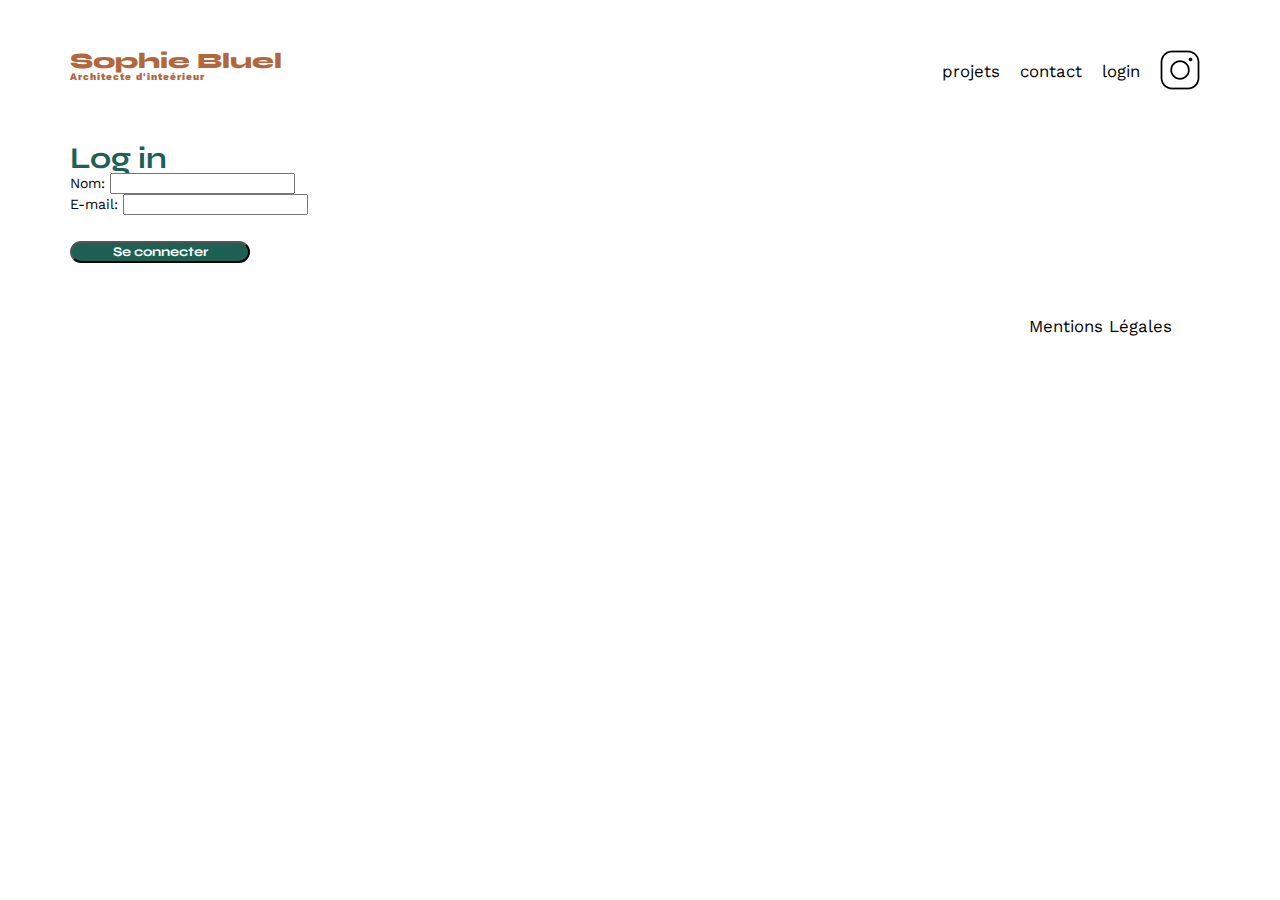
==== FrontEnd/login.html @ 00a8e99f "lien page login.css" ====
<!DOCTYPE html>
<html lang="fr">
<head>
	<meta charset="UTF-8">
	<title>Sophie Bluel - Architecte d'intérieur</title>
	<meta name="viewport" content="width=device-width, initial-scale=1.0">
	<link rel="preconnect" href="https://fonts.googleapis.com">
	<link rel="preconnect" href="https://fonts.gstatic.com" crossorigin>
	<link href="https://fonts.googleapis.com/css2?family=Syne:wght@700;800&family=Work+Sans&display=swap" rel="stylesheet">
	<meta name="description" content="">
	<link rel="stylesheet" href="./assets/style.css">
    <link rel="stylesheet" href="./assets/login.css">
</head>
<body>
    <header>       
        <h1>Sophie Bluel <span>Architecte d'inteérieur</span></h1>
        <nav>
            <ul>
                <li>projets</li>
                <li>contact</li>
                <li>login</li>
                <li><img src="./assets/icons/instagram.png" alt="Instagram"></li>
            </ul>
        </nav>
    </header>
    <main> 
        <h2>Log in</h2>
        <form action="">
            <div>
                <label for="name">Nom:</label>
                <input type="text" id="name" name="user_name" />
            </div>
            <div>
                <label for="mail">E-mail:</label>
                <input type="email" id="mail" name="user_mail" />
            </div>
            <div>
                <input type="submit" value="Se connecter" /> 
            </div> 
        </form>
    </main>
    <footer>
        <nav>
            <ul>
                <li>Mentions Légales</li>
            </ul>
        </nav>
    </footer>
</body>
</html>
---- FrontEnd/assets/style.css ----
/* http://meyerweb.com/eric/tools/css/reset/
   v2.0 | 20110126
   License: none (public domain)
*/

html, body, div, span, applet, object, iframe,
h1, h2, h3, h4, h5, h6, p, blockquote, pre,
a, abbr, acronym, address, big, cite, code,
del, dfn, em, img, ins, kbd, q, s, samp,
small, strike, strong, sub, sup, tt, var,
b, u, i, center,
dl, dt, dd, ol, ul, li,
fieldset, form, label, legend,
table, caption, tbody, tfoot, thead, tr, th, td,
article, aside, canvas, details, embed,
figure, figcaption, footer, header, hgroup,
menu, nav, output, ruby, section, summary,
time, mark, audio, video {
	margin: 0;
	padding: 0;
	border: 0;
	font-size: 100%;
	font: inherit;
	vertical-align: baseline;
}
/* HTML5 display-role reset for older browsers */
article, aside, details, figcaption, figure,
footer, header, hgroup, menu, nav, section {
	display: block;
}
body {
	line-height: 1;
}
ol, ul {
	list-style: none;
}
blockquote, q {
	quotes: none;
}
blockquote:before, blockquote:after,
q:before, q:after {
	content: '';
	content: none;
}
table {
	border-collapse: collapse;
	border-spacing: 0;
}
/** end reset css**/
body {
	max-width: 1140px;
	margin:auto;
	font-family: 'Work Sans' ;
	font-size: 14px;
}
header {
	display: flex;
	justify-content: space-between;
	margin: 50px 0
}
section {
	margin: 50px 0
}

h1{
	display: flex;
	flex-direction: column;
	font-family: 'Syne';
	font-size: 22px;
	font-weight: 800;
	color: #B1663C
}

h1 > span {
	font-family: 'Work Sans';
	font-size:10px;
	letter-spacing: 0.1em;
;
}

h2{
	font-family: 'Syne';
	font-weight: 700;
	font-size: 30px;
	color: #1D6154
}
nav ul {
	display: flex;
	align-items: center;
	list-style-type: none;

}
nav li {
	padding: 0 10px;
	font-size: 1.2em;
}

li:hover {
	color: #B1663C;
}
#introduction {
	display: flex;
	align-items: center;
}
#introduction figure {
	flex: 1
}
#introduction img {
	display: block;
	margin: auto;
	width: 80%;
}

#introduction article {
	flex: 1
}
#introduction h2 {
	margin-bottom: 1em;
}

#introduction p {
	margin-bottom: 0.5em;
}
#portfolio h2 {
	text-align: center;
	margin-bottom: 1em;
}
.gallery {
	width: 100%;
	display: grid;
	grid-template-columns: 1fr 1fr 1fr;
	grid-column-gap: 20px;
	grid-row-gap: 20px;
}

.gallery img {
	width: 100%;

}
#contact {
	width: 50%;
margin: auto;
}
#contact > * {
	text-align: center;

}
#contact h2{
	margin-bottom: 20px;
}
#contact form {
	text-align: left;
	margin-top:30px;
	display: flex;
	flex-direction: column;
}

#contact input {
	height: 50px;
	font-size: 1.2em;
	border: none;
	box-shadow: 0px 4px 14px rgba(0, 0, 0, 0.09);
}
#contact label {
	margin: 2em 0 1em 0;
}
#contact textarea {
	border: none;
	box-shadow: 0px 4px 14px rgba(0, 0, 0, 0.09);
}

input[type="submit"]{
	font-family: 'Syne';
	font-weight: 700;
	color: white;
	background-color: #1D6154;
	margin : 2em auto ;
	width: 180px;
	text-align: center;
	border-radius: 60px ;
}

footer nav ul {
	display: flex;
	justify-content: flex-end;
	margin: 2em
}
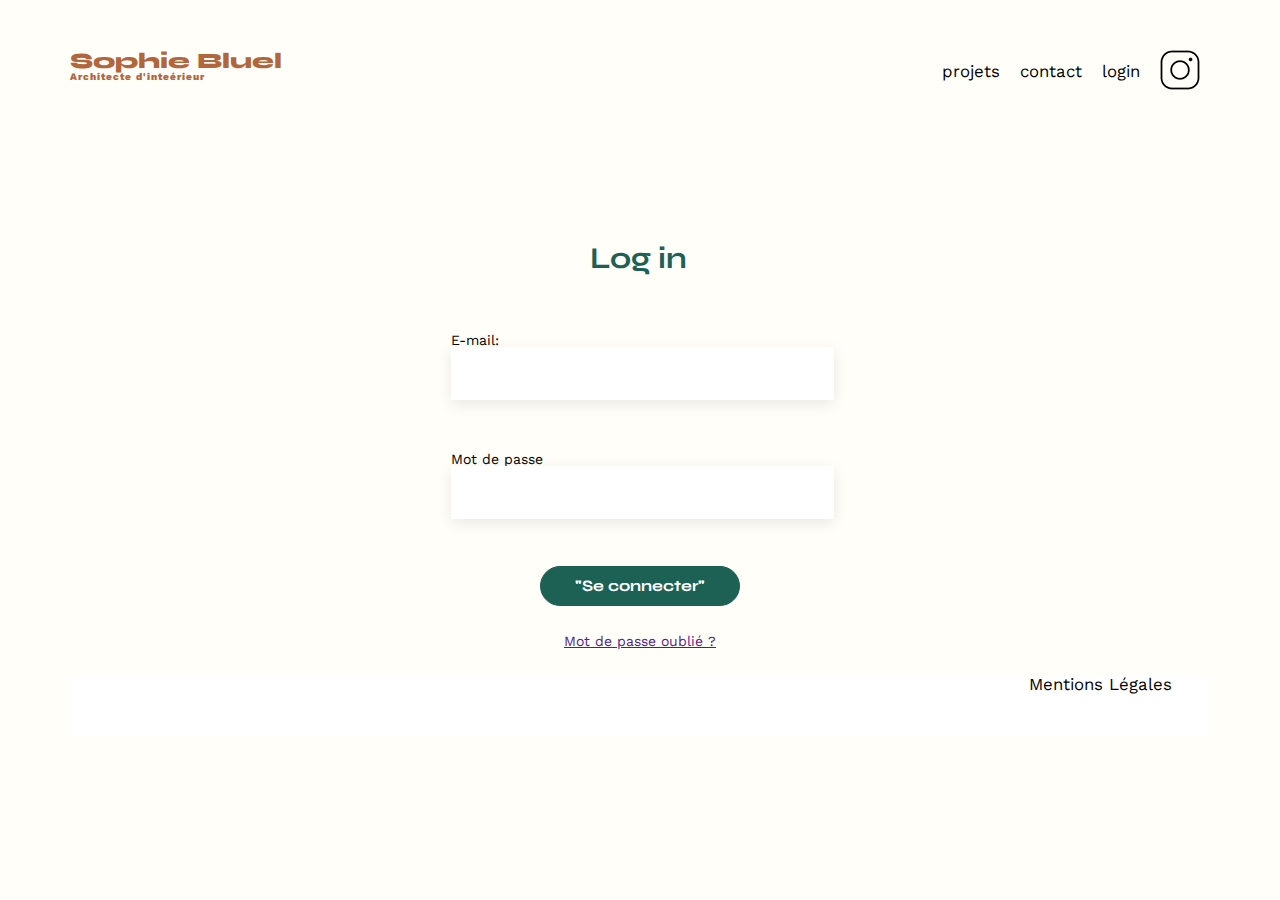
==== commit eebd0436: "style login" ====
--- a/FrontEnd/login.html
+++ b/FrontEnd/login.html
@@ -27,16 +27,17 @@
         <h2>Log in</h2>
         <form action="">
             <div>
-                <label for="name">Nom:</label>
-                <input type="text" id="name" name="user_name" />
-            </div>
-            <div>
                 <label for="mail">E-mail:</label>
                 <input type="email" id="mail" name="user_mail" />
             </div>
             <div>
-                <input type="submit" value="Se connecter" /> 
+                <label for="password">Mot de passe</label>
+			    <input type="password" id="password">
+            </div>
+            <div class="connect">
+                <button>"Se connecter" </button> 
             </div> 
+            <a href="">Mot de passe oublié ?</a>     
         </form>
     </main>
     <footer>
--- a/FrontEnd/assets/style.css
+++ b/FrontEnd/assets/style.css
@@ -52,6 +52,7 @@
 	margin:auto;
 	font-family: 'Work Sans' ;
 	font-size: 14px;
+	background: #FFFEF8;
 }
 header {
 	display: flex;
@@ -125,6 +126,35 @@
 	text-align: center;
 	margin-bottom: 1em;
 }
+/**filtres***/
+.filters{
+	display: flex;
+	justify-content: center;
+	gap: 10px;
+}
+
+button{
+	font-family: 'Syne';
+	font-weight: 700;
+	background-color: white;
+	color: #1D6154;
+	border: 1px solid #1D6154;
+	font-size: 16px;
+	height: 38px;
+	margin: 10px;
+	padding: 5px 10px;
+	min-width:100px;
+	text-align: center;
+	border-radius: 60px ;
+}
+
+button:hover , button:active{
+	background-color: #1D6154;
+	color: white;
+	cursor: pointer;
+}
+
+
 .gallery {
 	width: 100%;
 	display: grid;
@@ -179,10 +209,15 @@
 	text-align: center;
 	border-radius: 60px ;
 }
-
+footer{
+	background: #FFF;
+	height: 60px;
+	margin: 0px§!important;
+	
+}
 footer nav ul {
 	display: flex;
 	justify-content: flex-end;
-	margin: 2em
-}
-
+	margin: 2em;
+}
+
--- a/FrontEnd/assets/login.css
+++ b/FrontEnd/assets/login.css
@@ -0,0 +1,38 @@
+
+h2{
+    width: 100px;
+    margin: auto;
+    margin-top: 150px;
+    margin-bottom: 60px;
+}
+form , input{
+    width: 379px;
+    margin: auto;
+}
+input{ 
+    box-shadow: 0px 4px 14px 0px rgba(0, 0, 0, 0.09);
+    border: none;
+    height: 51px;
+}
+#mail{
+    margin-bottom: 52px;  
+}
+#password{
+    margin-bottom: 37px;
+}
+.connect{
+    display: flex;
+    justify-content: center;
+}
+form button{
+   height: 40px;
+   width: 200px; 
+   margin-bottom: 28px;
+   background-color:#1D6154;
+   color: #FFF;  
+}
+form a{
+    display: flex;
+    justify-content: center;
+}
+
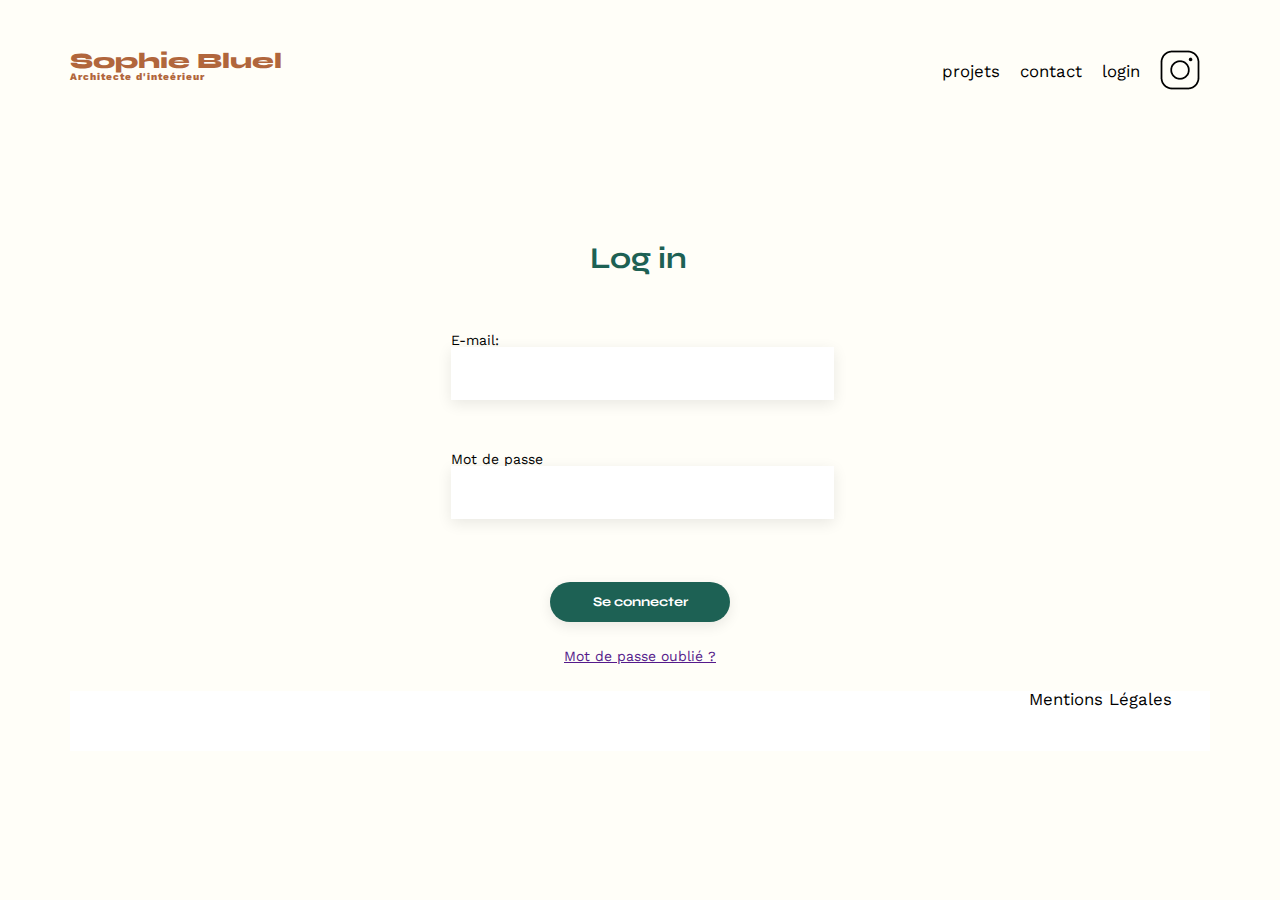
==== commit 315fea2a: "update form: bouton submit" ====
--- a/FrontEnd/login.html
+++ b/FrontEnd/login.html
@@ -16,8 +16,8 @@
         <h1>Sophie Bluel <span>Architecte d'inteérieur</span></h1>
         <nav>
             <ul>
-                <li>projets</li>
-                <li>contact</li>
+                <li><a href="./index.html">projets</a></li>
+                <li><a href="./index.html#contact">contact</a></li>
                 <li>login</li>
                 <li><img src="./assets/icons/instagram.png" alt="Instagram"></li>
             </ul>
@@ -27,16 +27,15 @@
         <h2>Log in</h2>
         <form action="">
             <div>
-                <label for="mail">E-mail:</label>
-                <input type="email" id="mail" name="user_mail" />
+                <label for="email">E-mail:</label>
+                <input type="email" id="email" name="user_email" />
             </div>
             <div>
                 <label for="password">Mot de passe</label>
 			    <input type="password" id="password">
+                <p></p>
             </div>
-            <div class="connect">
-                <button>"Se connecter" </button> 
-            </div> 
+            <input type="submit" value="Se connecter" class="connect">
             <a href="">Mot de passe oublié ?</a>     
         </form>
     </main>
@@ -47,5 +46,6 @@
             </ul>
         </nav>
     </footer>
+    <script src="./assets/login.js"></script>
 </body>
 </html>--- a/FrontEnd/assets/style.css
+++ b/FrontEnd/assets/style.css
@@ -89,11 +89,15 @@
 	display: flex;
 	align-items: center;
 	list-style-type: none;
-
 }
 nav li {
 	padding: 0 10px;
 	font-size: 1.2em;
+}
+
+nav li a{
+	text-decoration: none;
+	color: black;
 }
 
 li:hover {
@@ -212,7 +216,7 @@
 footer{
 	background: #FFF;
 	height: 60px;
-	margin: 0px§!important;
+	
 	
 }
 footer nav ul {
--- a/FrontEnd/assets/login.css
+++ b/FrontEnd/assets/login.css
@@ -13,8 +13,9 @@
     box-shadow: 0px 4px 14px 0px rgba(0, 0, 0, 0.09);
     border: none;
     height: 51px;
+    
 }
-#mail{
+#email{
     margin-bottom: 52px;  
 }
 #password{
@@ -23,16 +24,12 @@
 .connect{
     display: flex;
     justify-content: center;
-}
-form button{
-   height: 40px;
-   width: 200px; 
-   margin-bottom: 28px;
-   background-color:#1D6154;
-   color: #FFF;  
+    height: 40px; 
 }
 form a{
     display: flex;
     justify-content: center;
 }
-
+.error{
+    box-shadow: 0px 2px 7px 0px red; 
+}
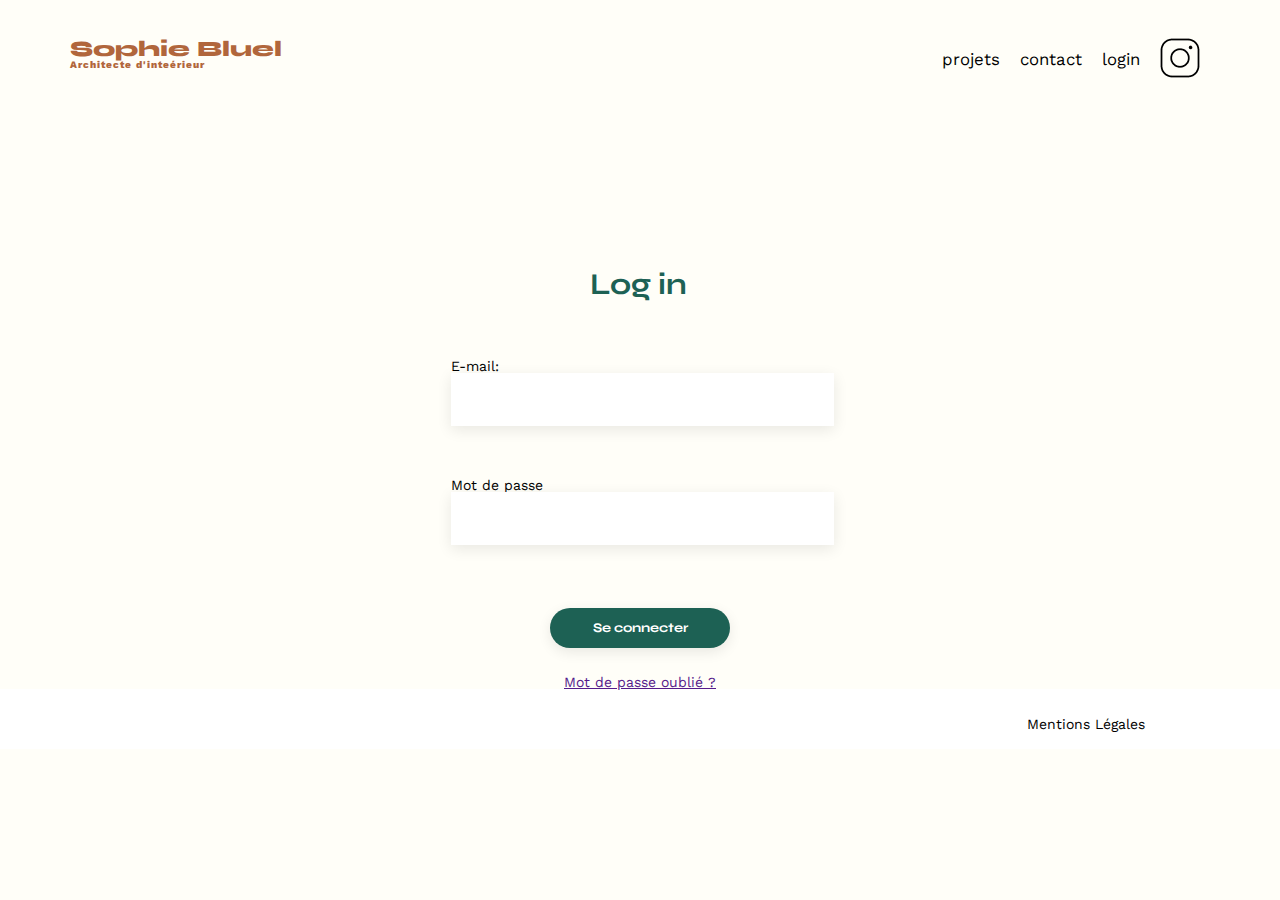
==== commit f2ff0c97: "comments update" ====
--- a/FrontEnd/login.html
+++ b/FrontEnd/login.html
@@ -25,6 +25,7 @@
     </header>
     <main> 
         <h2>Log in</h2>
+        <!--formulaire de connexion-->
         <form action="">
             <div>
                 <label for="email">E-mail:</label>
@@ -35,7 +36,7 @@
 			    <input type="password" id="password">
                 <p></p>
             </div>
-            <input type="submit" value="Se connecter" class="connect">
+            <input type="submit" value="Se connecter" class="submit">
             <a href="">Mot de passe oublié ?</a>     
         </form>
     </main>
--- a/FrontEnd/assets/style.css
+++ b/FrontEnd/assets/style.css
@@ -47,22 +47,46 @@
 	border-spacing: 0;
 }
 /** end reset css**/
-body {
-	max-width: 1140px;
-	margin:auto;
+body{
 	font-family: 'Work Sans' ;
 	font-size: 14px;
 	background: #FFFEF8;
-}
-header {
+	
+}
+/**************/
+main{
+	max-width: 1140px;
+	margin:auto;
+}
+header  {
 	display: flex;
 	justify-content: space-between;
-	margin: 50px 0
+	padding: 38px;
+	max-width: 1140px;
+	margin:auto;
+}
+/*******édition*******/
+.modal-edit{
+	justify-content: center;
+	align-items: baseline;
+	gap: 21px;
+	padding: 5px;
+	background: black;
+	color: #FFFEF8;
+}
+.modal-edit .btn-modal{
+	background: black;
+	color: #FFFEF8;
+}
+.btn-change{
+	font-family: 'work sans';
+	height: 38px;
+	width: 200px;
+	border-radius: 60px;
 }
 section {
 	margin: 50px 0
 }
-
 h1{
 	display: flex;
 	flex-direction: column;
@@ -71,14 +95,12 @@
 	font-weight: 800;
 	color: #B1663C
 }
-
 h1 > span {
 	font-family: 'Work Sans';
 	font-size:10px;
 	letter-spacing: 0.1em;
 ;
 }
-
 h2{
 	font-family: 'Syne';
 	font-weight: 700;
@@ -94,12 +116,10 @@
 	padding: 0 10px;
 	font-size: 1.2em;
 }
-
 nav li a{
 	text-decoration: none;
 	color: black;
 }
-
 li:hover {
 	color: #B1663C;
 }
@@ -115,32 +135,252 @@
 	margin: auto;
 	width: 80%;
 }
-
 #introduction article {
 	flex: 1
 }
 #introduction h2 {
 	margin-bottom: 1em;
 }
-
 #introduction p {
 	margin-bottom: 0.5em;
 }
 #portfolio h2 {
 	text-align: center;
-	margin-bottom: 1em;
-}
-/**filtres***/
+}
+/**********modale**************/
+.js-modal{
+	color: black;
+	text-decoration: none;
+}
+.btn-modal{
+	justify-content: center;
+	gap: 6px;
+	font-size: 1em;
+	border: none;
+	cursor: pointer;
+	background: #FFFEF8;
+}
+.modal-intro{
+	display: flex;
+	margin: 15px 0px 0px 55px;
+}
+.modal-work{
+	display: flex;
+	justify-content: center;
+	align-items: center;
+	gap: 20px;
+	padding-left: 100px;
+	margin-bottom: 2.5em;
+}
+.modal{
+	display: none;
+	position: fixed;
+	align-items: center;
+	justify-content: center;
+	top: 0;
+	left: 0;
+	width: 100%;
+	height: 100%;
+	background-color: rgba(0, 0, 0, 0.30);
+}
+.modal-wrapper{
+	overflow: auto;
+	width: 600px;
+	height: 80%;
+	padding: 20px;
+	background: #fff
+}
+.modal-icon{
+	position: relative;
+	padding-top: 5px;
+	padding-bottom: 10px;
+}
+.btn-return-modalWork{
+	font-size: 21px;
+	line-height: 1px;
+	position: absolute;
+	left: 5px;
+}
+.modal-wrapper .fa-xmark{
+	position: absolute;
+	right: 5px;
+	font-size: 24px;
+}
+/***modale gallerie***/
+.modal-work-content{
+	display: flex;
+	flex-direction: column;
+	align-items: center;
+}
+.modal-work-content h3{
+	font-size: 26px;
+	margin-top: 13px;
+	
+}
+.modal-gallery{	
+	margin: 46px 0px;
+	display: grid;
+	grid-template-columns: 1fr 1fr 1fr 1fr 1fr;
+	grid-template-rows: auto;
+	row-gap:  7px;
+	column-gap: 7px;
+}
+.modal-gallery figure{
+	position: relative;
+}
+.modal-gallery img{
+	width: 78px;
+	height: 104px;
+}
+.modal-gallery button{
+	position: absolute;
+	color: #ffffff;
+	background: black;
+	border: none;
+	border-radius: 3px;
+	width: 19px;
+	height: 19px;
+	padding: 1px;
+}
+.js-btn-delete{
+	top: 3px;
+	right: 3px;
+}
+.js-btn-move{
+	display: none;
+	position: absolute;	
+}
+figure:hover .js-btn-move{
+	display: block;
+	top: 3px;
+	right: 26px;
+}
+.fa-trash-can,.fa-arrows-up-down-left-right{
+	font-size: x-small;
+}
+.line{
+	color: #B3B3B3;
+	width: 75%;
+}
+.submit{
+    display: flex;
+    justify-content: center;
+    height: 36px; 
+	border: none;
+}
+.delete-gallery{
+	color:#D65353;
+	font-size: 14px;
+}
+/**contenu modale ajout de travaux**/
+
+.modal-add-work-content h3{
+	font-size: 26px;	
+	max-width: 150px;
+	margin: auto;
+
+}
+.modal-add-work-content  form{
+	max-width: 420px;
+	margin: auto;
+}
+form .add-img{
+	display: flex;
+	flex-direction: column;
+	align-items: center;
+	height: 195px;
+	border: none;
+	border: 3px;
+	box-sizing: border-box;
+	background:#E8F1F6;
+	margin: 36px 0px 30px;
+}						
+.js-ampty-preview-container{
+	display: flex;
+    flex-direction: column;
+    align-items: center;
+}
+form .add-img i{
+	font-size: 58px;
+	color:#B9C5CC ;
+	margin: 22px 0px 15px 0px;
+}
+form .btn-add-file{
+	font-weight: 500;
+	color:#306685;
+	background: #CBD6DC;
+	width: 173px;
+	height: 36px;
+	text-align: center;
+	box-sizing: border-box;
+	border-radius: 50px ;
+	margin-bottom: 7px;
+	padding: 10px;
+}
+form .add-img input[type="file"]{
+	display: none;
+}
+form .add-img p{
+	color:  #444;
+	font-size: 10px;
+}
+form .balise-modal-add-work{
+	display:flex;
+	flex-direction: column;
+	margin-bottom: 26px;
+}
+.balise-modal-add-work label{
+	font-size: 14px;
+	color:#3D3D3D ;
+	margin-bottom: 10px;
+}
+.balise-modal-add-work input, .balise-modal-add-work select{
+	border: none;
+	height: 51px;
+	box-shadow: 0px 4px 14px 0px rgba(0, 0, 0, 0.09);
+	margin-bottom: 21px;
+}
+.msg-resp-delete , .msg-resp-add{ 
+	color:#D65353;
+	margin-top: 0px;
+	font-size: 14px;
+}
+.error{
+    box-shadow: 0px 2px 7px 0px #D65353; 
+}
+.btn-valid-addWork{
+	display: flex;
+	background: #A7A7A7;
+	color: #FFF;
+	font-weight: 500;
+	height: 36px;
+	border: none;
+	border-radius: 60px;
+	padding: 10px 49px 9px;
+	width: 236px;
+	max-width: 420px;
+	margin: auto;
+	margin-bottom: 35px;
+	margin-top: 32px;
+}
+.btn-valid-addWork:hover{
+	background-color: #1D6154;
+}
+
+.line-add{
+	color: #B3B3B3;
+}
+/******filtres*******/
 .filters{
 	display: flex;
 	justify-content: center;
 	gap: 10px;
-}
-
-button{
+	margin-bottom: 2.5em;
+}
+.filters button{
 	font-family: 'Syne';
 	font-weight: 700;
-	background-color: white;
+	background: #FFFEF8;
 	color: #1D6154;
 	border: 1px solid #1D6154;
 	font-size: 16px;
@@ -151,14 +391,11 @@
 	text-align: center;
 	border-radius: 60px ;
 }
-
-button:hover , button:active{
+.filters button:hover , .filters button:active{
 	background-color: #1D6154;
 	color: white;
 	cursor: pointer;
 }
-
-
 .gallery {
 	width: 100%;
 	display: grid;
@@ -166,10 +403,8 @@
 	grid-column-gap: 20px;
 	grid-row-gap: 20px;
 }
-
 .gallery img {
 	width: 100%;
-
 }
 #contact {
 	width: 50%;
@@ -177,7 +412,6 @@
 }
 #contact > * {
 	text-align: center;
-
 }
 #contact h2{
 	margin-bottom: 20px;
@@ -188,7 +422,6 @@
 	display: flex;
 	flex-direction: column;
 }
-
 #contact input {
 	height: 50px;
 	font-size: 1.2em;
@@ -202,7 +435,6 @@
 	border: none;
 	box-shadow: 0px 4px 14px rgba(0, 0, 0, 0.09);
 }
-
 input[type="submit"]{
 	font-family: 'Syne';
 	font-weight: 700;
@@ -216,12 +448,14 @@
 footer{
 	background: #FFF;
 	height: 60px;
-	
-	
+	padding: 0.1px 97px;
 }
 footer nav ul {
 	display: flex;
 	justify-content: flex-end;
 	margin: 2em;
 }
+footer nav ul li {
+	font-size: 14px;
+}
 
--- a/FrontEnd/assets/login.css
+++ b/FrontEnd/assets/login.css
@@ -21,7 +21,7 @@
 #password{
     margin-bottom: 37px;
 }
-.connect{
+.submit{
     display: flex;
     justify-content: center;
     height: 40px; 
